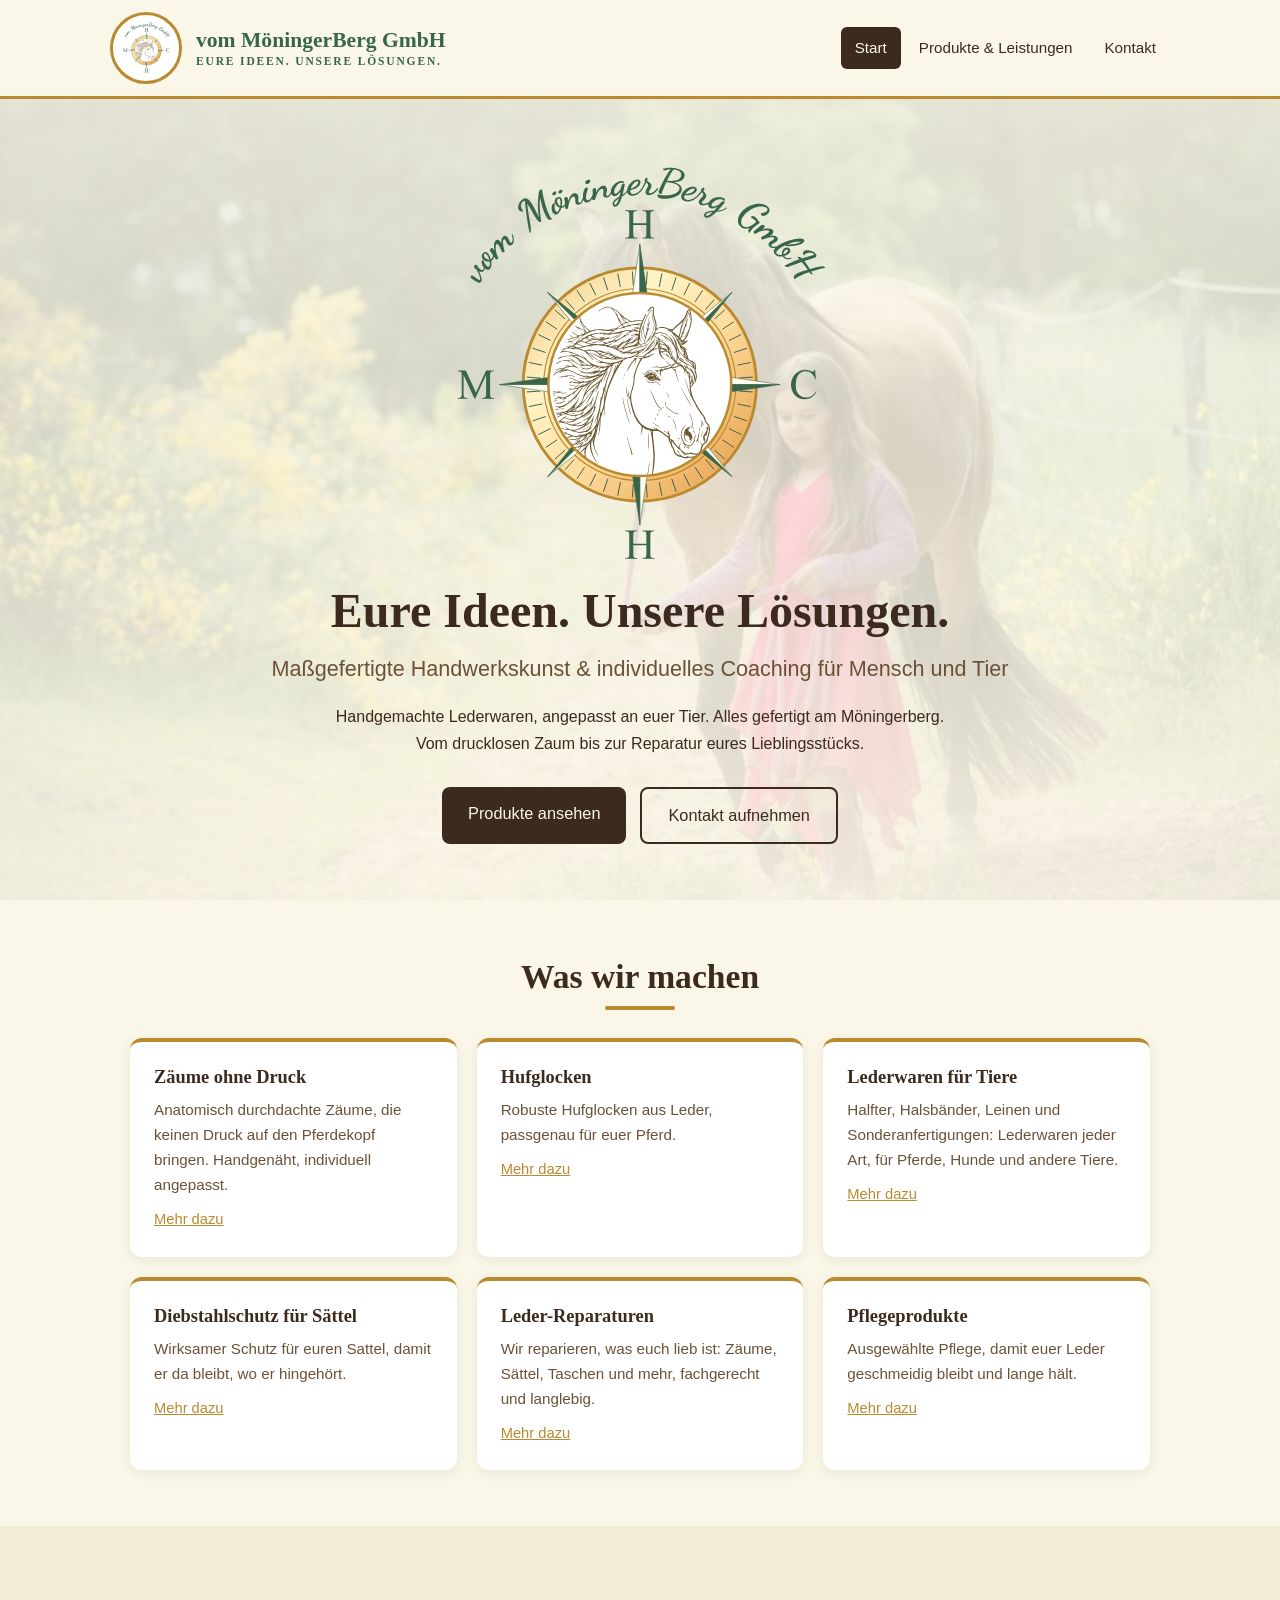
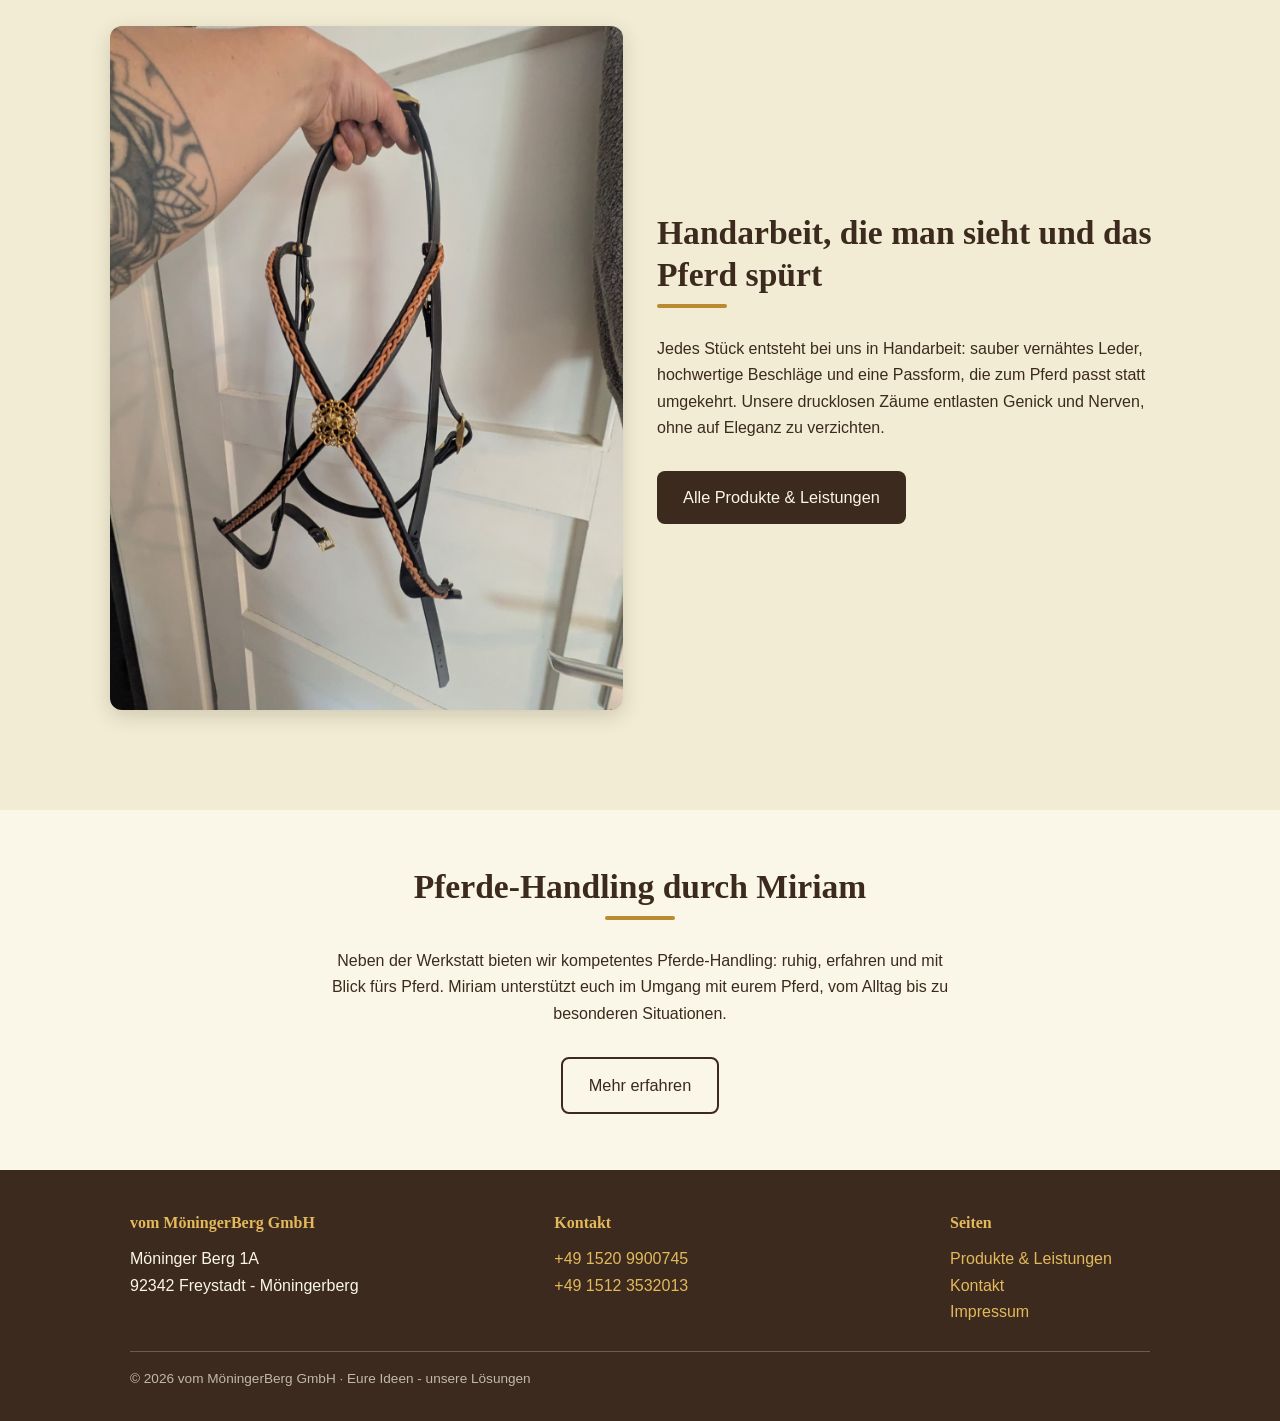
==== index.html @ cf3d2b02 "Startseite: Tamino als Hintergrund, neuer Claim, Texte nach Hans' Vorgabe Co-Authored-By: Claude Fab" ====
<!DOCTYPE html>
<html lang="de">
<head>
<meta charset="utf-8">
<meta name="viewport" content="width=device-width, initial-scale=1">
<title>vom MöningerBerg GmbH - Handgemachte Lederwaren rund um Pferd &amp; Mensch</title>
<meta name="description" content="Maßgefertigte Handwerkskunst und individuelles Coaching für Mensch und Tier: drucklose Zäume, Lederwaren, Reparaturen, Pflegeprodukte und Pferde-Handling. Alles gefertigt am Möningerberg.">
<link rel="stylesheet" href="style.css?v=7">
</head>
<body>

<header class="site">
  <div class="wrap headbar">
    <div class="logo-badge" aria-hidden="true"></div>
    <a class="wordmark" href="index.html">vom MöningerBerg GmbH
      <small>Eure Ideen. Unsere Lösungen.</small>
    </a>
    <nav class="main">
      <a class="aktiv" href="index.html">Start</a>
      <a href="produkte.html">Produkte &amp; Leistungen</a>
      <a href="kontakt.html">Kontakt</a>
    </nav>
  </div>
</header>

<div class="hero">
  <img class="logo-karte" src="assets/logo-vmb.svg?v=6" alt="Logo der vom MöningerBerg GmbH: goldene Kompassrose mit gezeichnetem Pferdekopf in Sepia, dunkelgrünen Kompassspitzen, geschwungenem Schriftzug vom MöningerBerg GmbH und den Buchstaben M, H, H, C">
  <h1>Eure Ideen. Unsere Lösungen.</h1>
  <p class="claim">Maßgefertigte Handwerkskunst &amp; individuelles Coaching für Mensch und Tier</p>
  <p class="sub">Handgemachte Lederwaren, angepasst an euer Tier. Alles gefertigt am Möningerberg. Vom drucklosen Zaum bis zur Reparatur eures Lieblingsstücks.</p>
  <div class="knopfzeile">
    <a class="knopf voll" href="produkte.html">Produkte ansehen</a>
    <a class="knopf rand" href="kontakt.html">Kontakt aufnehmen</a>
  </div>
</div>

<section class="block">
  <div class="wrap">
    <div class="zentriert">
      <h2>Was wir machen</h2>
      <div class="goldlinie"></div>
    </div>
    <div class="karten">
      <div class="karte">
        <h3>Zäume ohne Druck</h3>
        <p>Anatomisch durchdachte Zäume, die keinen Druck auf den Pferdekopf bringen. Handgenäht, individuell angepasst.</p>
        <a class="mehr" href="produkte.html#zaeume">Mehr dazu</a>
      </div>
      <div class="karte">
        <h3>Hufglocken</h3>
        <p>Robuste Hufglocken aus Leder, passgenau für euer Pferd.</p>
        <a class="mehr" href="produkte.html#hufglocken">Mehr dazu</a>
      </div>
      <div class="karte">
        <h3>Lederwaren für Tiere</h3>
        <p>Halfter, Halsbänder, Leinen und Sonderanfertigungen: Lederwaren jeder Art, für Pferde, Hunde und andere Tiere.</p>
        <a class="mehr" href="produkte.html#lederwaren">Mehr dazu</a>
      </div>
      <div class="karte">
        <h3>Diebstahlschutz für Sättel</h3>
        <p>Wirksamer Schutz für euren Sattel, damit er da bleibt, wo er hingehört.</p>
        <a class="mehr" href="produkte.html#diebstahlschutz">Mehr dazu</a>
      </div>
      <div class="karte">
        <h3>Leder-Reparaturen</h3>
        <p>Wir reparieren, was euch lieb ist: Zäume, Sättel, Taschen und mehr, fachgerecht und langlebig.</p>
        <a class="mehr" href="produkte.html#reparaturen">Mehr dazu</a>
      </div>
      <div class="karte">
        <h3>Pflegeprodukte</h3>
        <p>Ausgewählte Pflege, damit euer Leder geschmeidig bleibt und lange hält.</p>
        <a class="mehr" href="produkte.html#pflege">Mehr dazu</a>
      </div>
    </div>
  </div>
</section>

<section class="block dunkel">
  <div class="wrap produkt">
    <img src="assets/zaum-drucklos-2.jpg" alt="Handgefertigter Zaum aus schwarzem Leder mit geflochtenem Stirnband und goldener Zierrosette">
    <div>
      <h2>Handarbeit, die man sieht und das Pferd spürt</h2>
      <div class="goldlinie"></div>
      <p>Jedes Stück entsteht bei uns in Handarbeit: sauber vernähtes Leder, hochwertige Beschläge und eine Passform, die zum Pferd passt statt umgekehrt. Unsere drucklosen Zäume entlasten Genick und Nerven, ohne auf Eleganz zu verzichten.</p>
      <div class="knopfzeile" style="justify-content:flex-start">
        <a class="knopf voll" href="produkte.html">Alle Produkte &amp; Leistungen</a>
      </div>
    </div>
  </div>
</section>

<section class="block">
  <div class="wrap zentriert">
    <h2>Pferde-Handling durch Miriam</h2>
    <div class="goldlinie"></div>
    <p class="sub" style="max-width:640px;margin:0 auto">Neben der Werkstatt bieten wir kompetentes Pferde-Handling: ruhig, erfahren und mit Blick fürs Pferd. Miriam unterstützt euch im Umgang mit eurem Pferd, vom Alltag bis zu besonderen Situationen.</p>
    <div class="knopfzeile">
      <a class="knopf rand" href="produkte.html#handling">Mehr erfahren</a>
    </div>
  </div>
</section>

<footer class="site">
  <div class="wrap">
    <div class="fusszeilen">
      <div class="spalte">
        <h4>vom MöningerBerg GmbH</h4>
        <p>Möninger Berg 1A<br>92342 Freystadt - Möningerberg</p>
      </div>
      <div class="spalte">
        <h4>Kontakt</h4>
        <p><a href="tel:+4915209900745">+49 1520 9900745</a><br>
           <a href="tel:+4915123532013">+49 1512 3532013</a></p>
      </div>
      <div class="spalte">
        <h4>Seiten</h4>
        <p><a href="produkte.html">Produkte &amp; Leistungen</a><br>
           <a href="kontakt.html">Kontakt</a><br>
           <a href="impressum.html">Impressum</a></p>
      </div>
    </div>
    <p class="kleindruck">© 2026 vom MöningerBerg GmbH · Eure Ideen - unsere Lösungen</p>
  </div>
</footer>

</body>
</html>
---- style.css ----
/* vom MöningerBerg GmbH - Farbwelt nach Flyer: Creme, Dunkelbraun, Gold */
:root {
  --creme: #faf7e8;
  --creme-dunkel: #f1ecd3;
  --braun: #3b2a1d;
  --braun-hell: #6b5138;
  --gold: #b98a2f;
  --gold-hell: #e3b95c;
  --gruen: #39664b;
  --weiss: #ffffff;
}

* { margin: 0; padding: 0; box-sizing: border-box; }

body {
  background: var(--creme);
  color: var(--braun);
  font-family: "Avenir Next", "Segoe UI", Helvetica, Arial, sans-serif;
  line-height: 1.65;
}

h1, h2, h3, .wordmark {
  font-family: Georgia, "Times New Roman", serif;
  font-weight: 600;
  line-height: 1.25;
}

a { color: var(--gold); }

.wrap { max-width: 1060px; margin: 0 auto; padding: 0 20px; }

/* Kopfzeile */
header.site {
  background: var(--creme);
  border-bottom: 3px solid var(--gold);
  position: sticky; top: 0; z-index: 10;
}
.headbar { display: flex; align-items: center; gap: 14px; padding: 12px 0; flex-wrap: wrap; }
.logo-badge {
  width: 72px; height: 72px; border-radius: 50%;
  border: 3px solid var(--gold);
  background: var(--weiss) url("assets/logo-vmb.svg?v=6") center/74% no-repeat;
  flex-shrink: 0;
}
.wordmark { font-size: 1.35rem; color: var(--gruen); text-decoration: none; }
.wordmark small { display: block; font-size: 0.72rem; letter-spacing: 0.16em; text-transform: uppercase; color: var(--gruen); font-family: inherit; }
nav.main { margin-left: auto; display: flex; gap: 4px; flex-wrap: wrap; }
nav.main a {
  color: var(--braun); text-decoration: none; font-size: 0.95rem;
  padding: 8px 14px; border-radius: 6px;
}
nav.main a:hover { background: var(--creme-dunkel); }
nav.main a.aktiv { background: var(--braun); color: var(--creme); }

/* Held-Bereich: Tamino als dezenter Hintergrund hinter Creme-Schleier */
.hero {
  text-align: center;
  padding: 64px 20px 56px;
  background:
    linear-gradient(rgba(250, 247, 232, 0.9), rgba(250, 247, 232, 0.8) 45%, rgba(250, 247, 232, 0.92)),
    url("assets/tamino-hintergrund.jpg") center 30%/cover no-repeat;
}
.hero .logo-karte {
  display: block;
  width: min(380px, 78vw); height: auto;
  margin: 0 auto 18px;
}
.hero h1 { font-size: clamp(1.9rem, 5vw, 3rem); }
.hero .claim { font-size: clamp(1.05rem, 2.6vw, 1.35rem); color: var(--braun-hell); margin-top: 10px; }
.hero .sub { max-width: 620px; margin: 18px auto 0; }

.knopfzeile { margin-top: 30px; display: flex; gap: 14px; justify-content: center; flex-wrap: wrap; }
.knopf {
  display: inline-block; text-decoration: none; border-radius: 8px;
  padding: 13px 26px; font-size: 1.02rem;
}
.knopf.voll { background: var(--braun); color: var(--creme); }
.knopf.voll:hover { background: var(--braun-hell); }
.knopf.rand { border: 2px solid var(--braun); color: var(--braun); }
.knopf.rand:hover { background: var(--creme-dunkel); }

/* Abschnitte */
section.block { padding: 56px 0; }
section.block.dunkel { background: var(--creme-dunkel); }
.block h2 { font-size: clamp(1.5rem, 3.5vw, 2.1rem); margin-bottom: 8px; }
.goldlinie { width: 70px; height: 4px; background: var(--gold); border-radius: 2px; margin: 0 0 28px; }
.zentriert { text-align: center; }
.zentriert .goldlinie { margin-left: auto; margin-right: auto; }

/* Produkt-Karten */
.karten { display: grid; grid-template-columns: repeat(auto-fit, minmax(250px, 1fr)); gap: 20px; }
.karte {
  background: var(--weiss); border-radius: 12px; padding: 24px;
  border-top: 4px solid var(--gold);
  box-shadow: 0 3px 12px rgba(59, 42, 29, 0.08);
}
.karte h3 { margin-bottom: 8px; font-size: 1.15rem; }
.karte p { font-size: 0.95rem; color: var(--braun-hell); }
.karte a.mehr { display: inline-block; margin-top: 10px; font-size: 0.92rem; }

/* Produktseite */
.produkt { display: grid; grid-template-columns: 1fr 1fr; gap: 34px; align-items: center; padding: 44px 0; border-bottom: 1px solid var(--creme-dunkel); }
.produkt:last-child { border-bottom: none; }
.produkt img { width: 100%; border-radius: 12px; box-shadow: 0 6px 20px rgba(59, 42, 29, 0.18); }
.produkt .foto-fehlt {
  border-radius: 12px; border: 2px dashed var(--gold);
  min-height: 220px; display: flex; align-items: center; justify-content: center;
  color: var(--braun-hell); font-size: 0.95rem; text-align: center; padding: 20px;
  background: var(--weiss);
}
.produkt h3 { font-size: 1.5rem; margin-bottom: 10px; }
@media (max-width: 720px) { .produkt { grid-template-columns: 1fr; } }

/* Kontakt + Impressum */
.infokarte {
  background: var(--weiss); border-radius: 12px; padding: 28px;
  border-left: 5px solid var(--gold); margin-bottom: 20px;
  box-shadow: 0 3px 12px rgba(59, 42, 29, 0.08);
}
.infokarte h3 { margin-bottom: 10px; }
.platzhalter { background: #fdf3d1; border-radius: 4px; padding: 1px 6px; }

/* Fußzeile */
footer.site {
  background: var(--braun); color: var(--creme);
  padding: 40px 0 30px; margin-top: 0;
}
footer.site a { color: var(--gold-hell); text-decoration: none; }
footer.site a:hover { text-decoration: underline; }
.fusszeilen { display: flex; gap: 40px; flex-wrap: wrap; justify-content: space-between; }
.fusszeilen .spalte { min-width: 200px; }
.fusszeilen h4 { font-family: Georgia, serif; margin-bottom: 10px; color: var(--gold-hell); }
.kleindruck { margin-top: 26px; padding-top: 16px; border-top: 1px solid rgba(250, 247, 232, 0.25); font-size: 0.85rem; color: rgba(250, 247, 232, 0.7); }
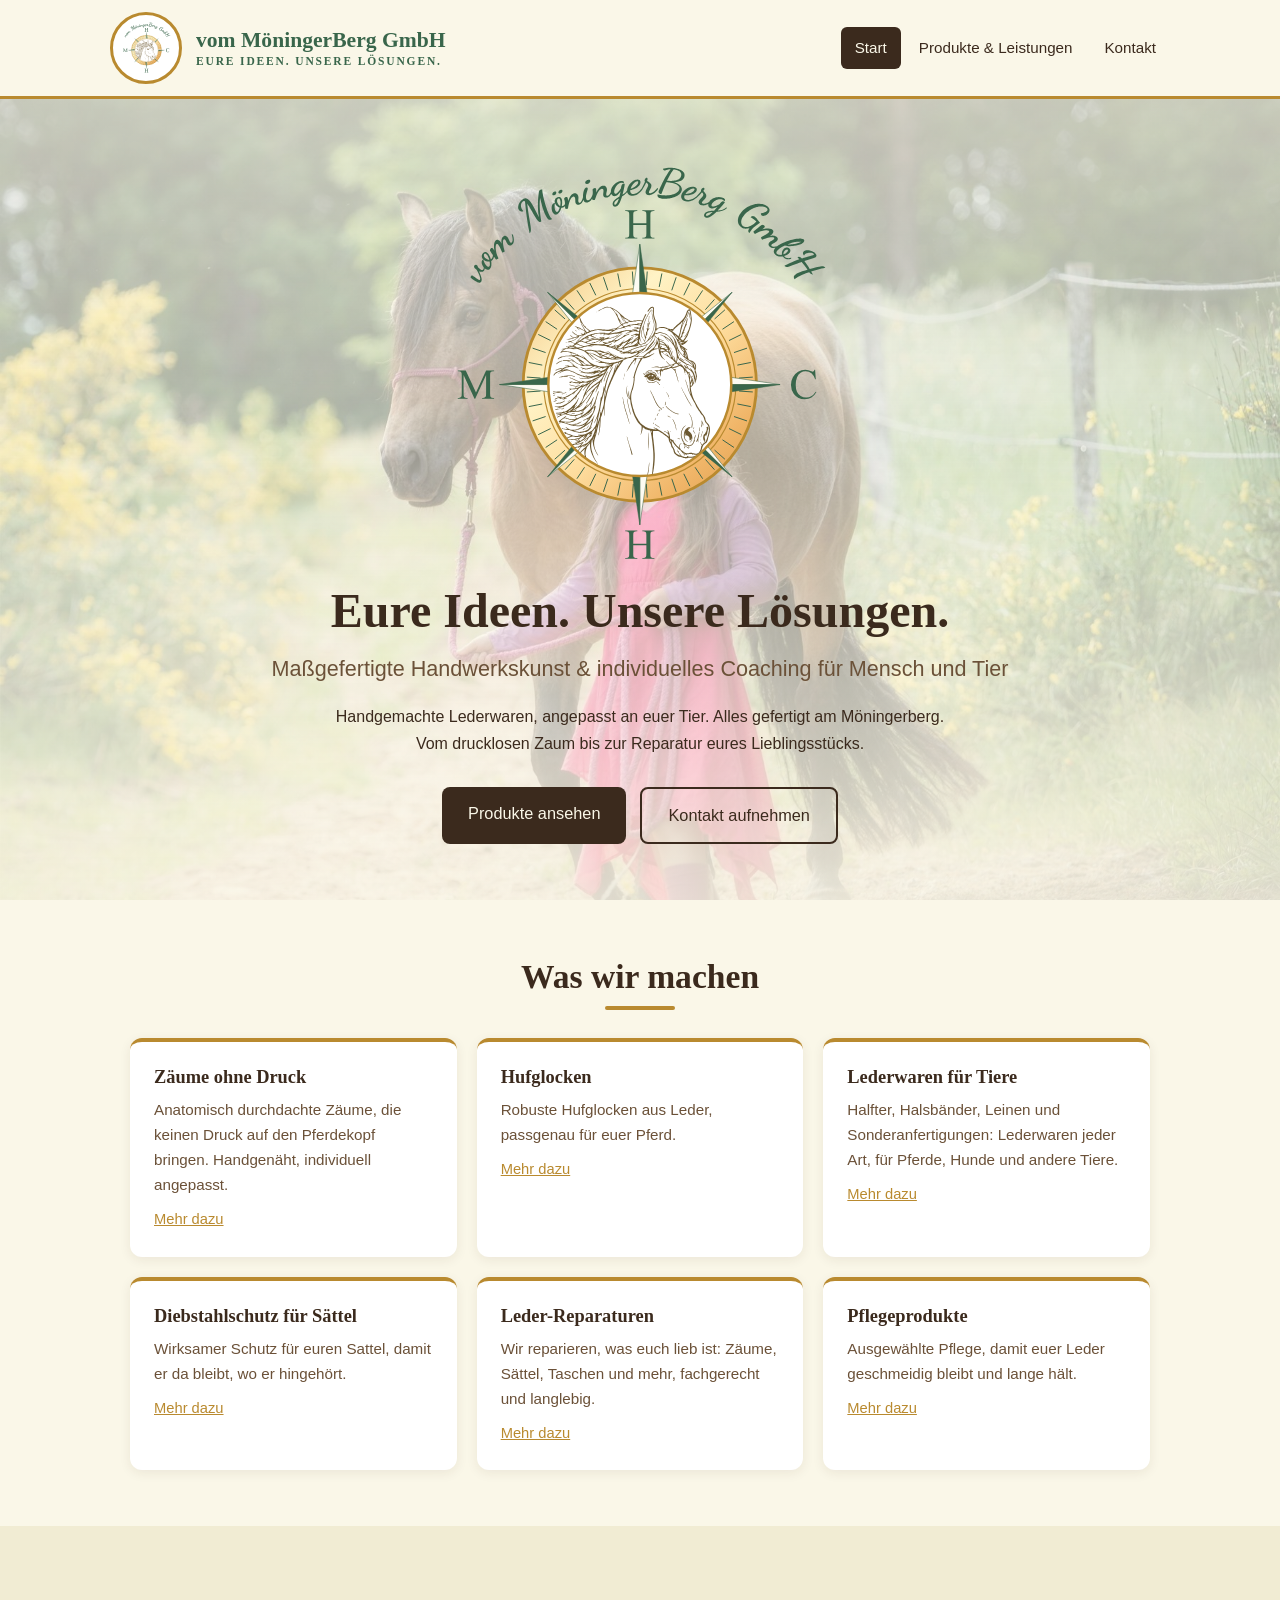
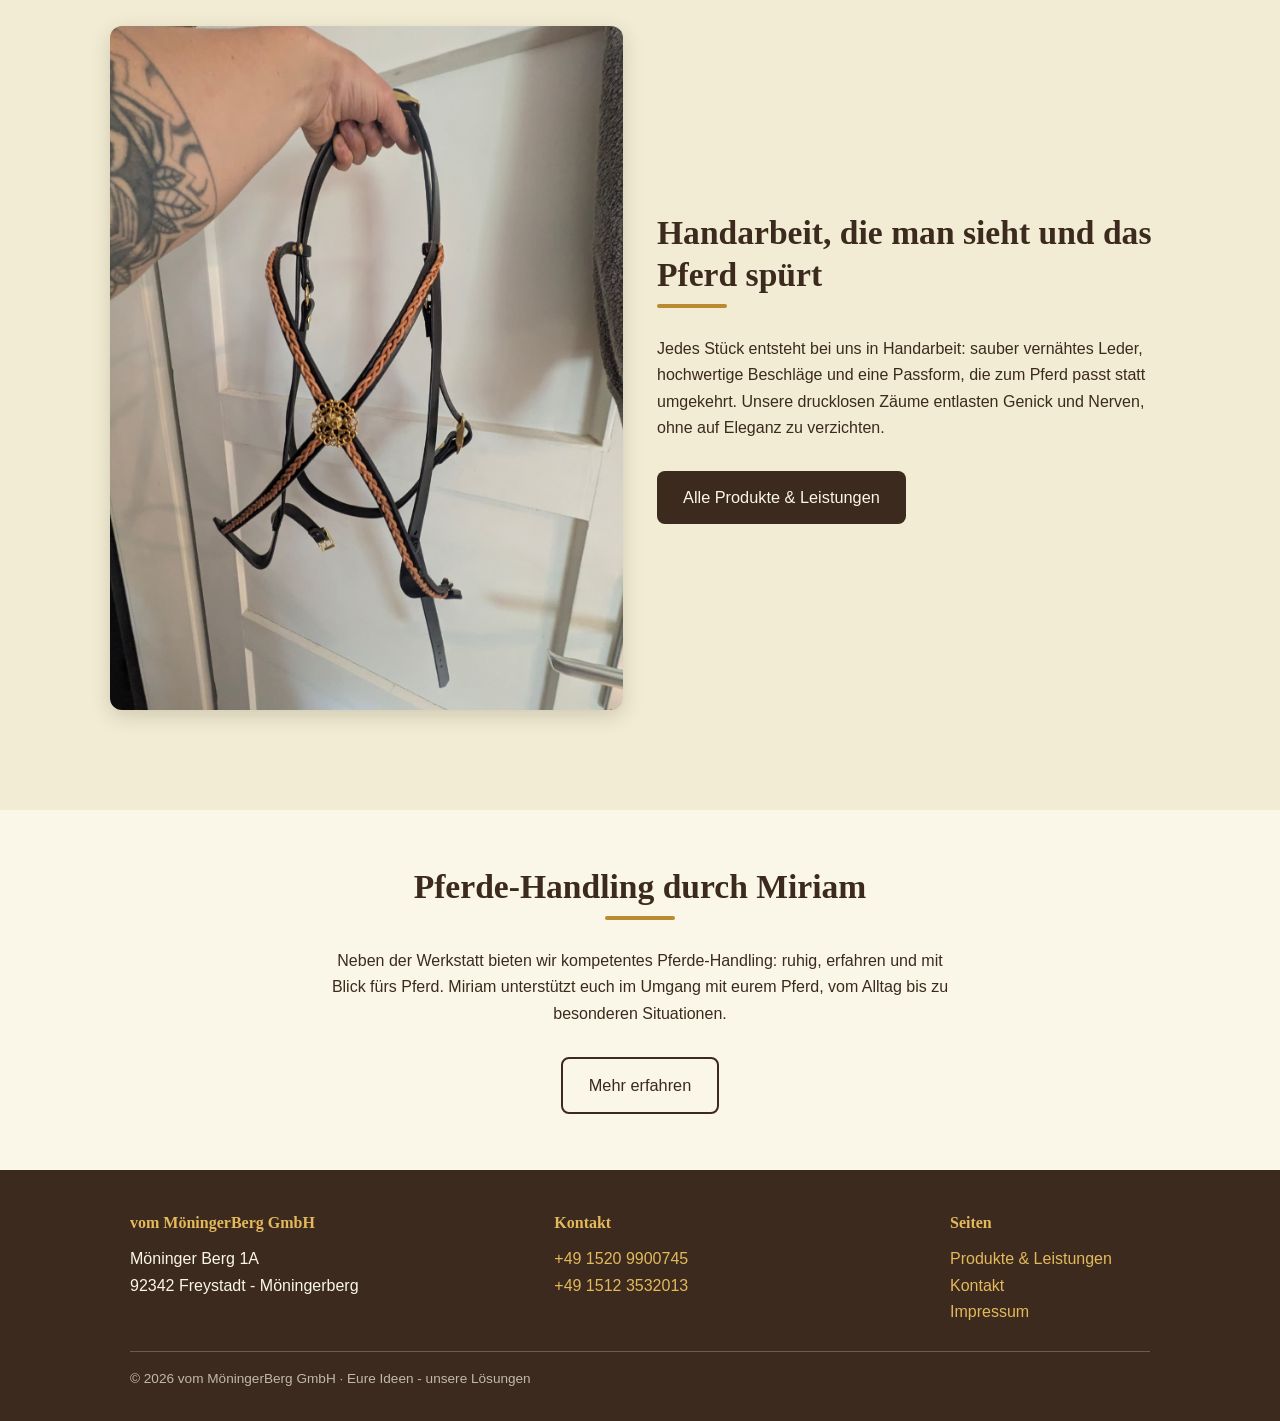
==== commit 73d81b6a: "Hero: Maedchenkopf hinter Kompass, Pferd links, Bild kraeftiger und in 2K geschaerft Co-Authored-By:" ====
--- a/index.html
+++ b/index.html
@@ -5,7 +5,7 @@
 <meta name="viewport" content="width=device-width, initial-scale=1">
 <title>vom MöningerBerg GmbH - Handgemachte Lederwaren rund um Pferd &amp; Mensch</title>
 <meta name="description" content="Maßgefertigte Handwerkskunst und individuelles Coaching für Mensch und Tier: drucklose Zäume, Lederwaren, Reparaturen, Pflegeprodukte und Pferde-Handling. Alles gefertigt am Möningerberg.">
-<link rel="stylesheet" href="style.css?v=7">
+<link rel="stylesheet" href="style.css?v=8">
 </head>
 <body>
 
--- a/style.css
+++ b/style.css
@@ -57,8 +57,8 @@
   text-align: center;
   padding: 64px 20px 56px;
   background:
-    linear-gradient(rgba(250, 247, 232, 0.9), rgba(250, 247, 232, 0.8) 45%, rgba(250, 247, 232, 0.92)),
-    url("assets/tamino-hintergrund.jpg") center 30%/cover no-repeat;
+    linear-gradient(rgba(250, 247, 232, 0.78), rgba(250, 247, 232, 0.6) 45%, rgba(250, 247, 232, 0.86)),
+    url("assets/tamino-hintergrund.jpg?v=2") center 28%/cover no-repeat;
 }
 .hero .logo-karte {
   display: block;
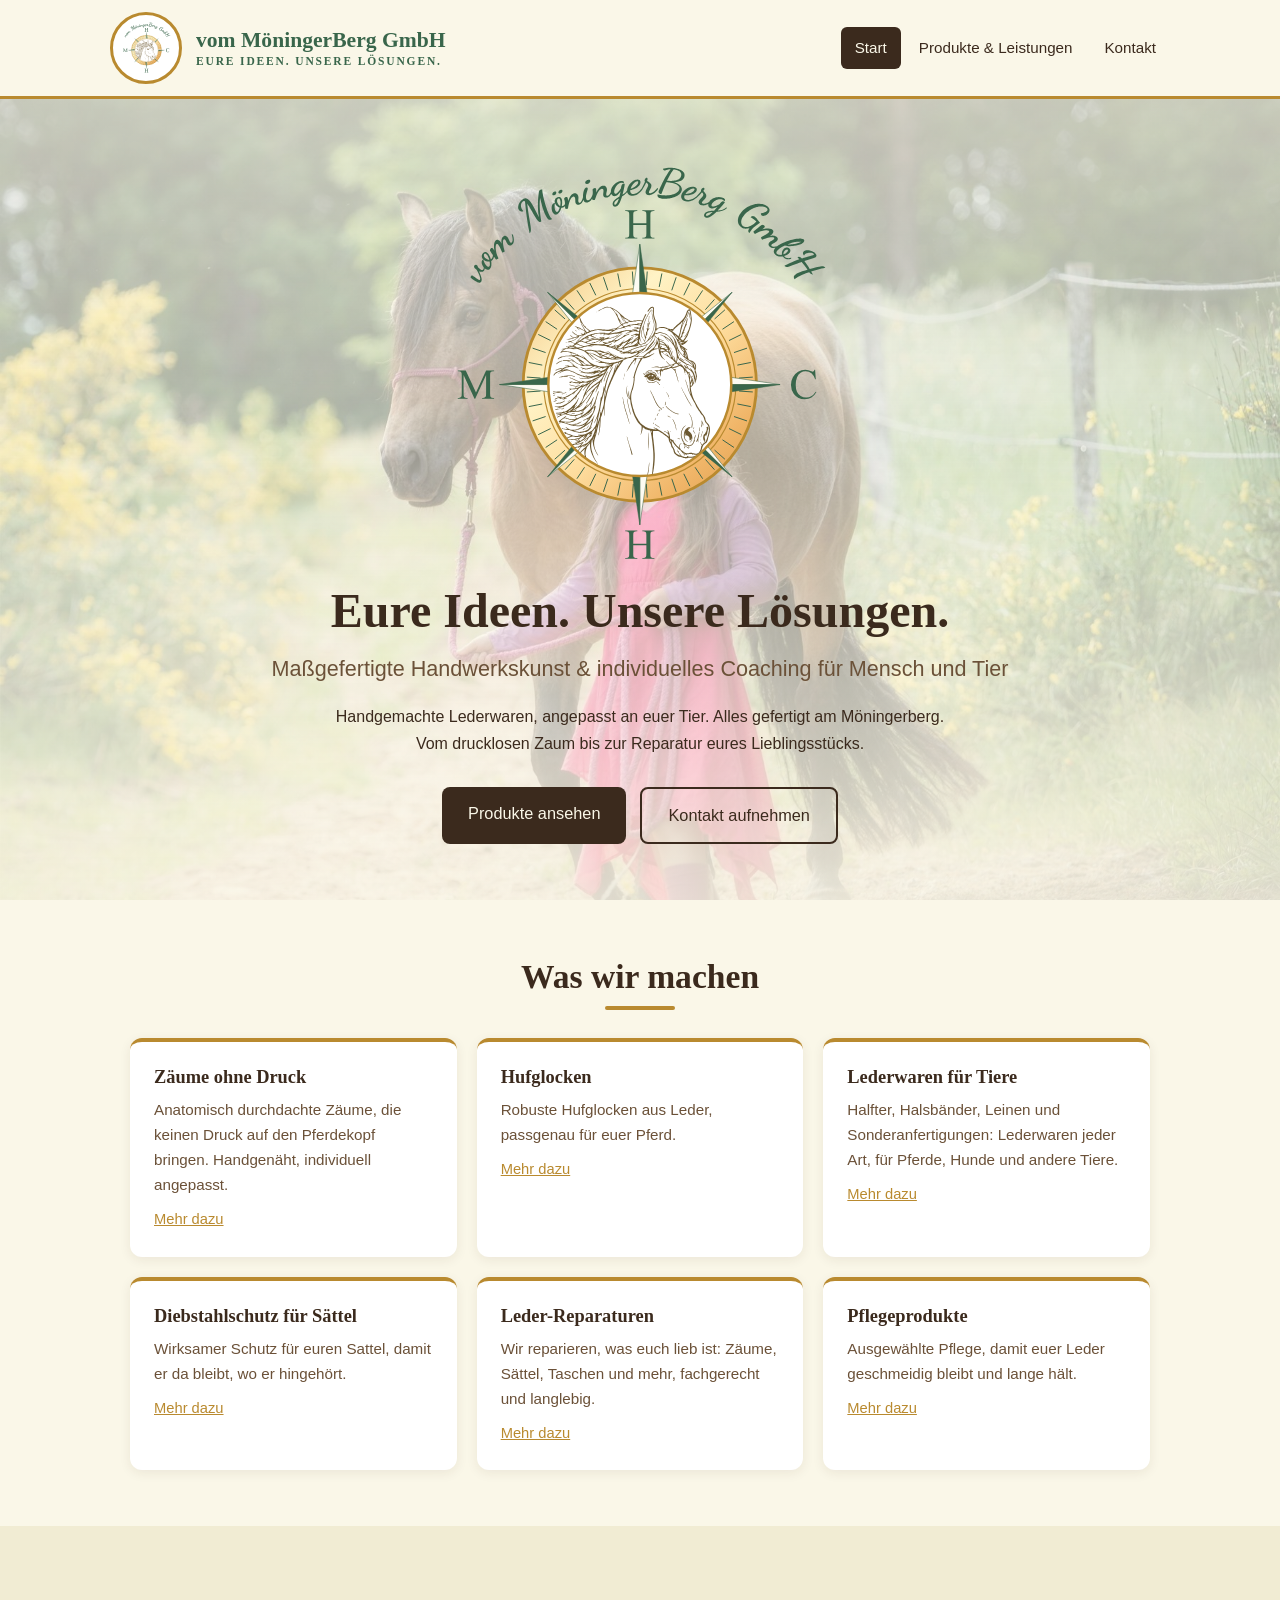
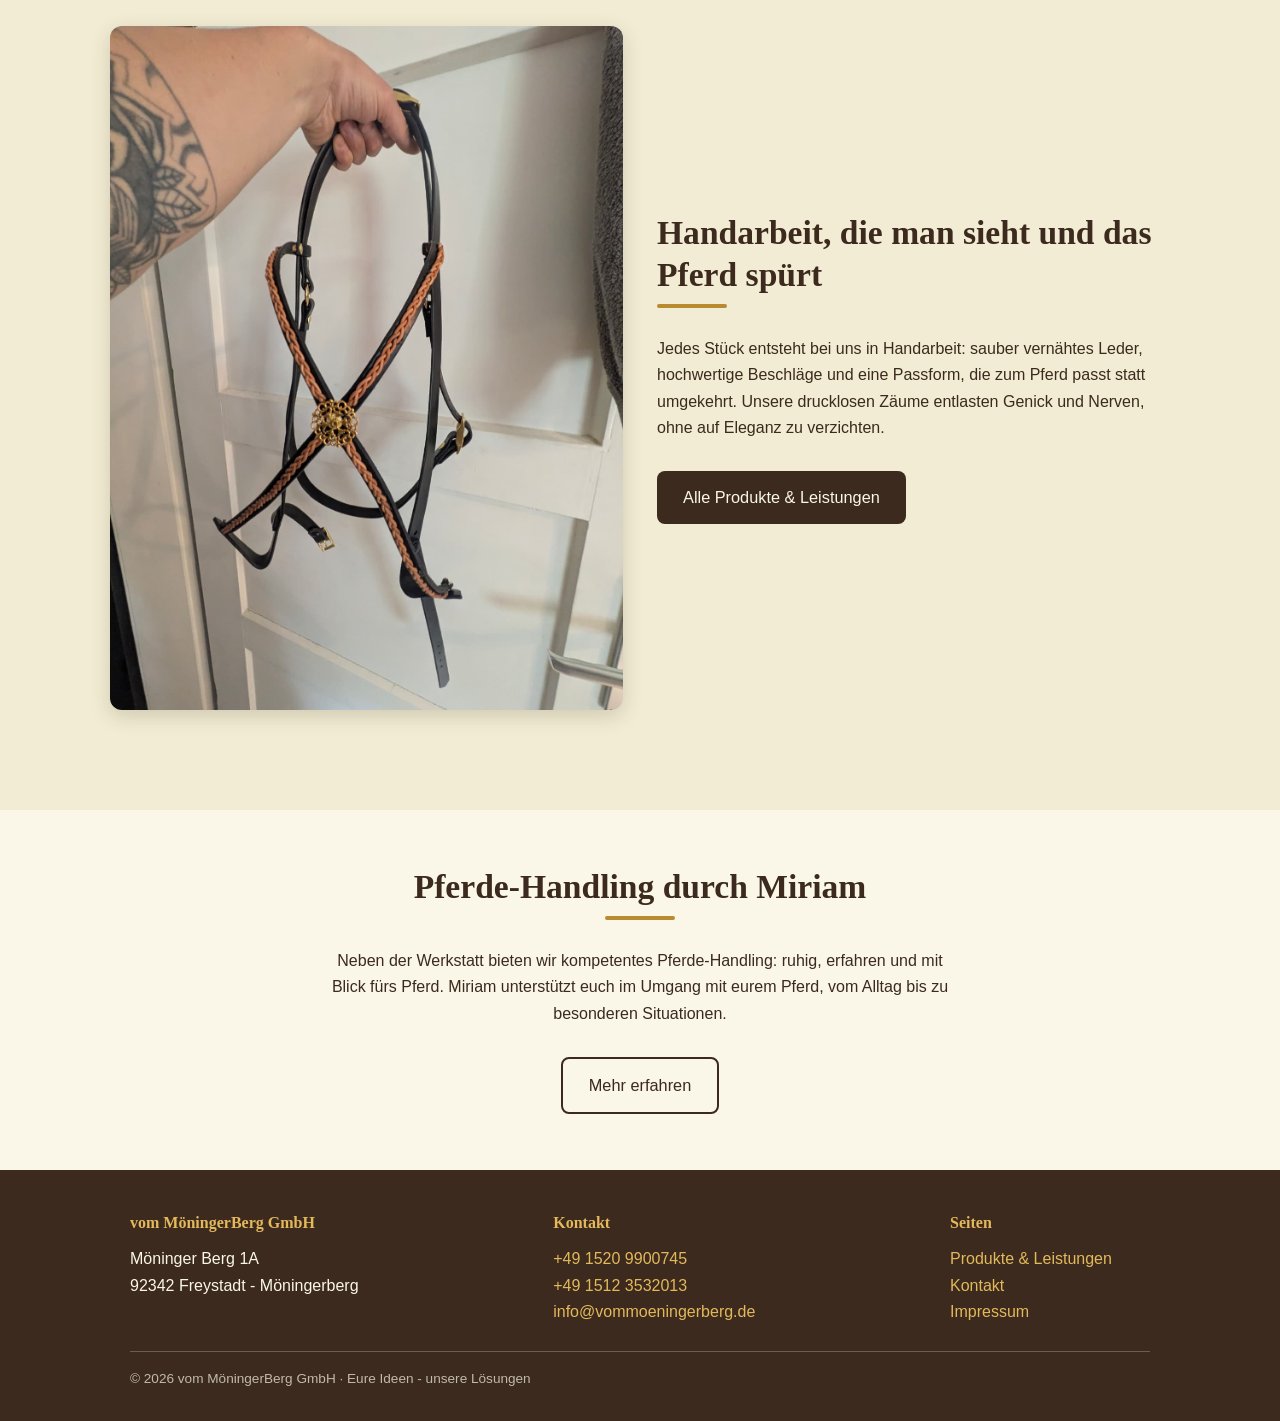
==== commit ce12bebc: "E-Mail info@vommoeningerberg.de auf Kontakt, Impressum und in Fusszeile Co-Authored-By: Claude Fable" ====
--- a/index.html
+++ b/index.html
@@ -110,7 +110,8 @@
       <div class="spalte">
         <h4>Kontakt</h4>
         <p><a href="tel:+4915209900745">+49 1520 9900745</a><br>
-           <a href="tel:+4915123532013">+49 1512 3532013</a></p>
+           <a href="tel:+4915123532013">+49 1512 3532013</a><br>
+           <a href="mailto:info@vommoeningerberg.de">info@vommoeningerberg.de</a></p>
       </div>
       <div class="spalte">
         <h4>Seiten</h4>
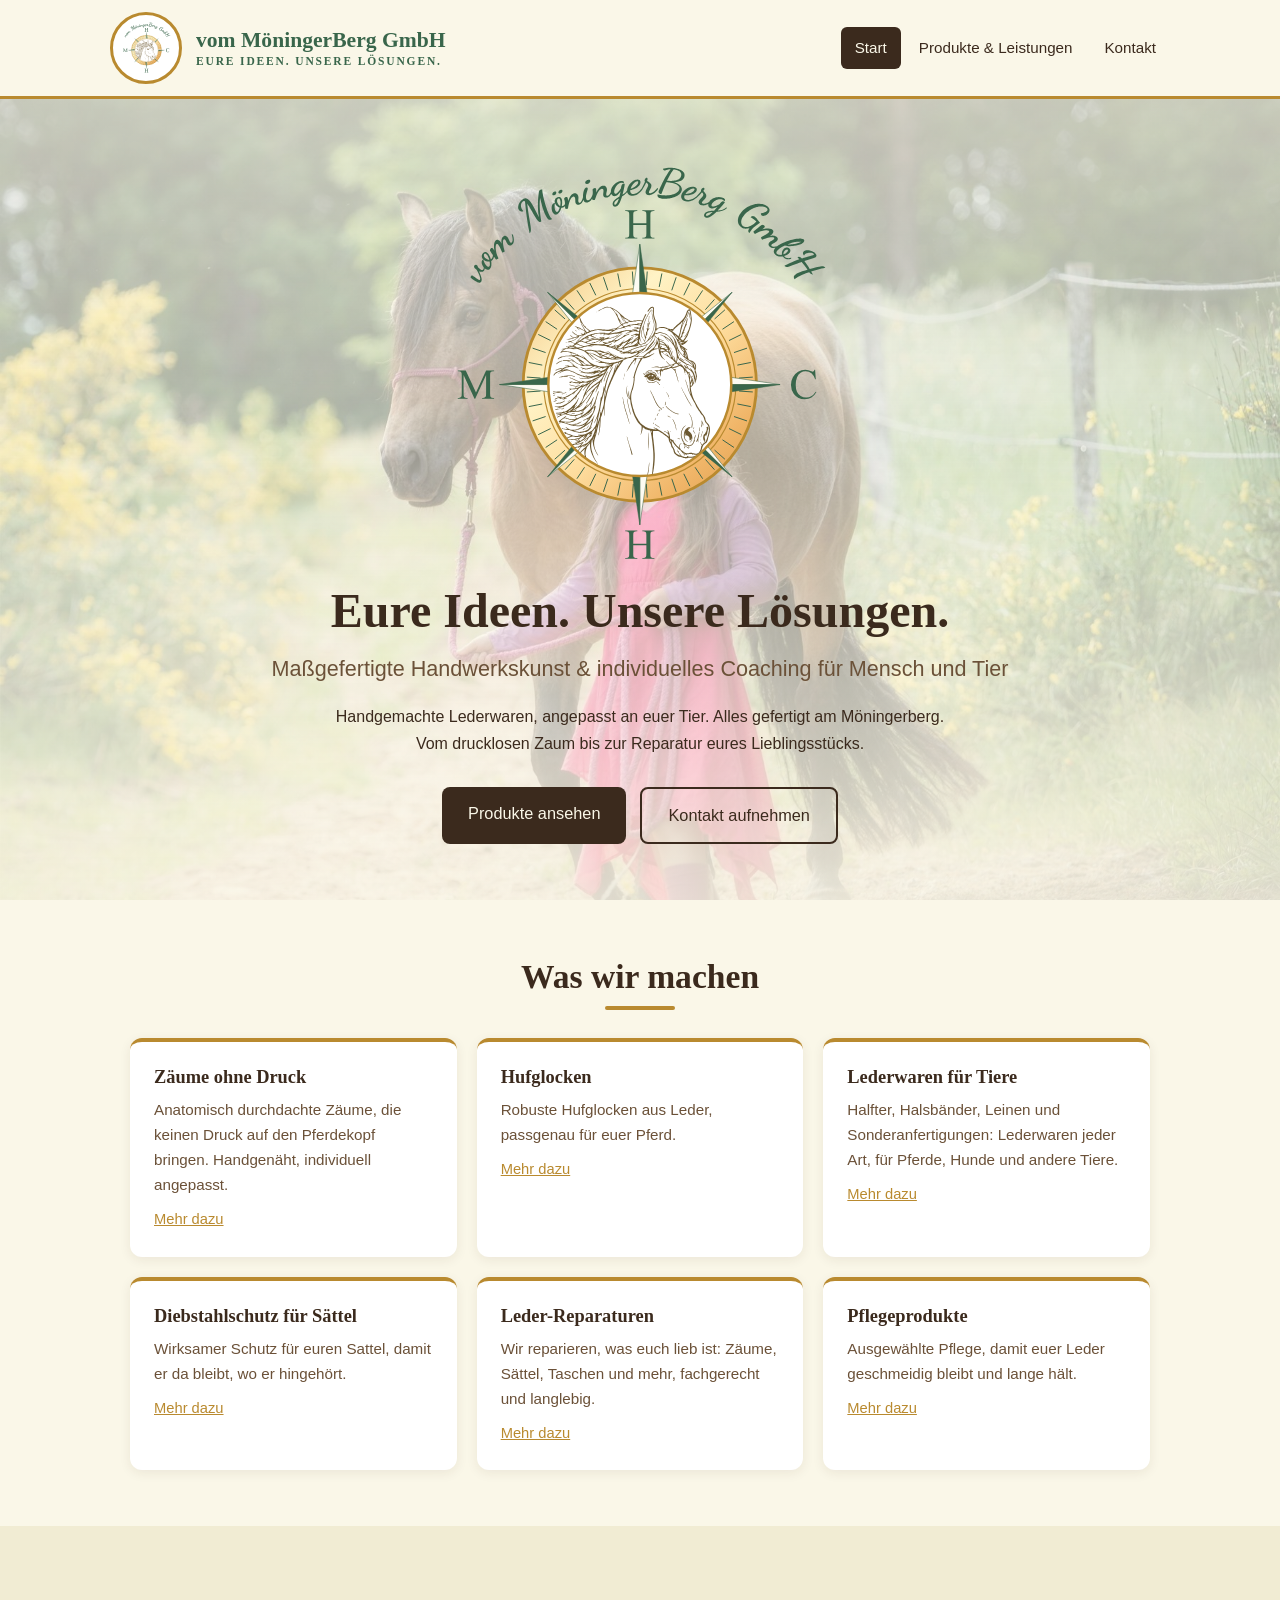
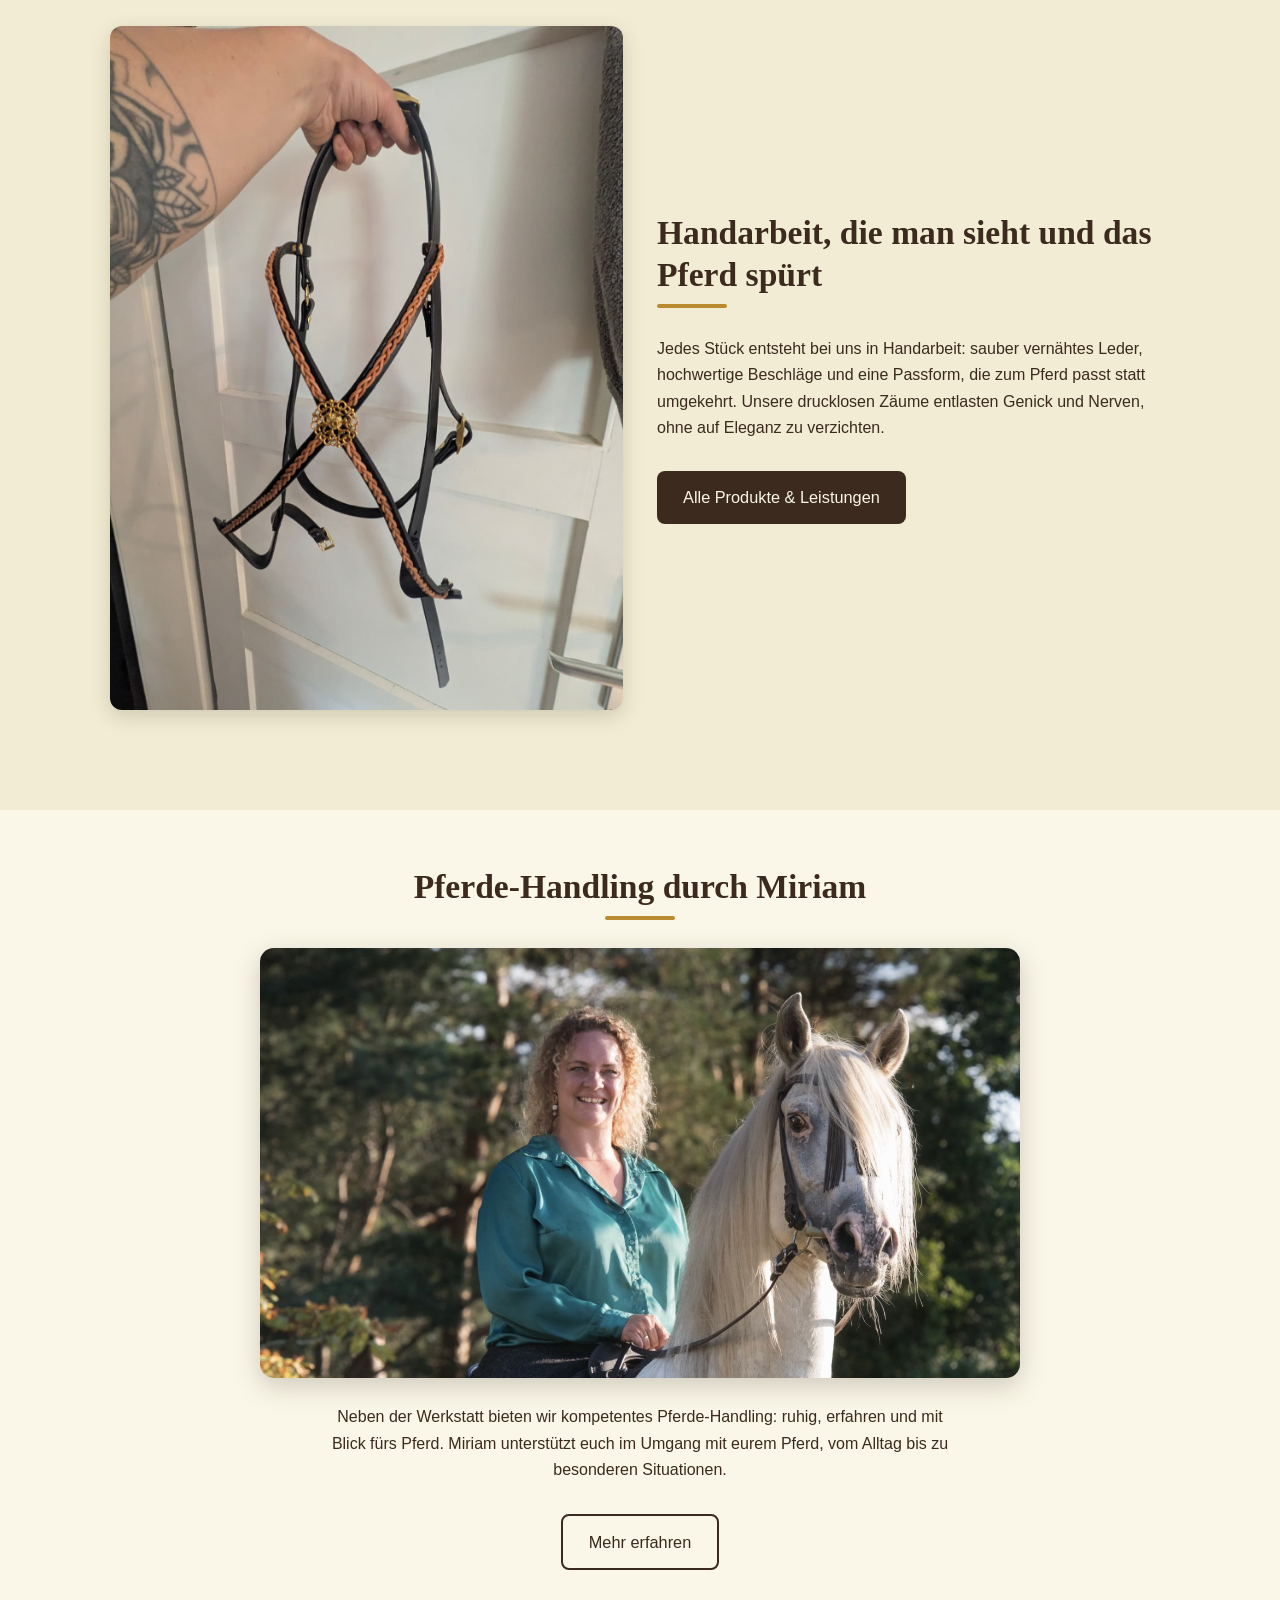
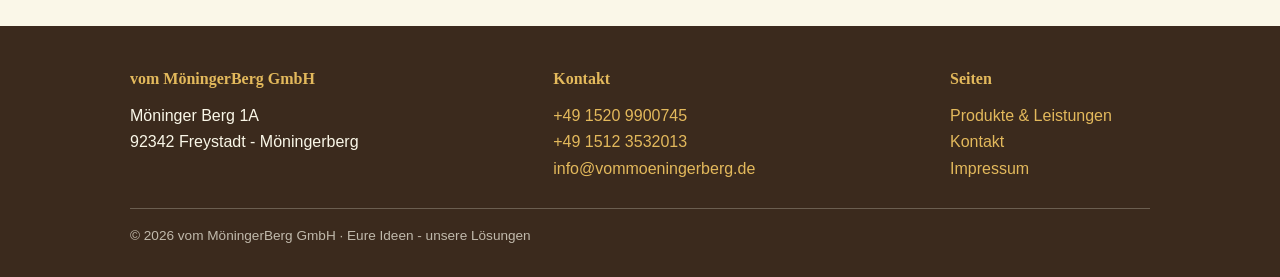
==== commit e6d5a3b6: "Foto Miriam mit Pferd im Handling-Abschnitt Co-Authored-By: Claude Fable 5 <noreply@anthropic.com>" ====
--- a/index.html
+++ b/index.html
@@ -5,7 +5,7 @@
 <meta name="viewport" content="width=device-width, initial-scale=1">
 <title>vom MöningerBerg GmbH - Handgemachte Lederwaren rund um Pferd &amp; Mensch</title>
 <meta name="description" content="Maßgefertigte Handwerkskunst und individuelles Coaching für Mensch und Tier: drucklose Zäume, Lederwaren, Reparaturen, Pflegeprodukte und Pferde-Handling. Alles gefertigt am Möningerberg.">
-<link rel="stylesheet" href="style.css?v=8">
+<link rel="stylesheet" href="style.css?v=9">
 </head>
 <body>
 
@@ -93,6 +93,7 @@
   <div class="wrap zentriert">
     <h2>Pferde-Handling durch Miriam</h2>
     <div class="goldlinie"></div>
+    <img class="miriam-bild" src="assets/miriam-pferd.jpg" alt="Miriam Thoma im grünen Hemd neben einem hellen Andalusier-Pferd im Abendlicht">
     <p class="sub" style="max-width:640px;margin:0 auto">Neben der Werkstatt bieten wir kompetentes Pferde-Handling: ruhig, erfahren und mit Blick fürs Pferd. Miriam unterstützt euch im Umgang mit eurem Pferd, vom Alltag bis zu besonderen Situationen.</p>
     <div class="knopfzeile">
       <a class="knopf rand" href="produkte.html#handling">Mehr erfahren</a>
--- a/style.css
+++ b/style.css
@@ -84,6 +84,11 @@
 section.block.dunkel { background: var(--creme-dunkel); }
 .block h2 { font-size: clamp(1.5rem, 3.5vw, 2.1rem); margin-bottom: 8px; }
 .goldlinie { width: 70px; height: 4px; background: var(--gold); border-radius: 2px; margin: 0 0 28px; }
+.miriam-bild {
+  display: block; width: min(760px, 100%); height: auto;
+  margin: 0 auto 26px; border-radius: 14px;
+  box-shadow: 0 8px 26px rgba(59, 42, 29, 0.22);
+}
 .zentriert { text-align: center; }
 .zentriert .goldlinie { margin-left: auto; margin-right: auto; }
 
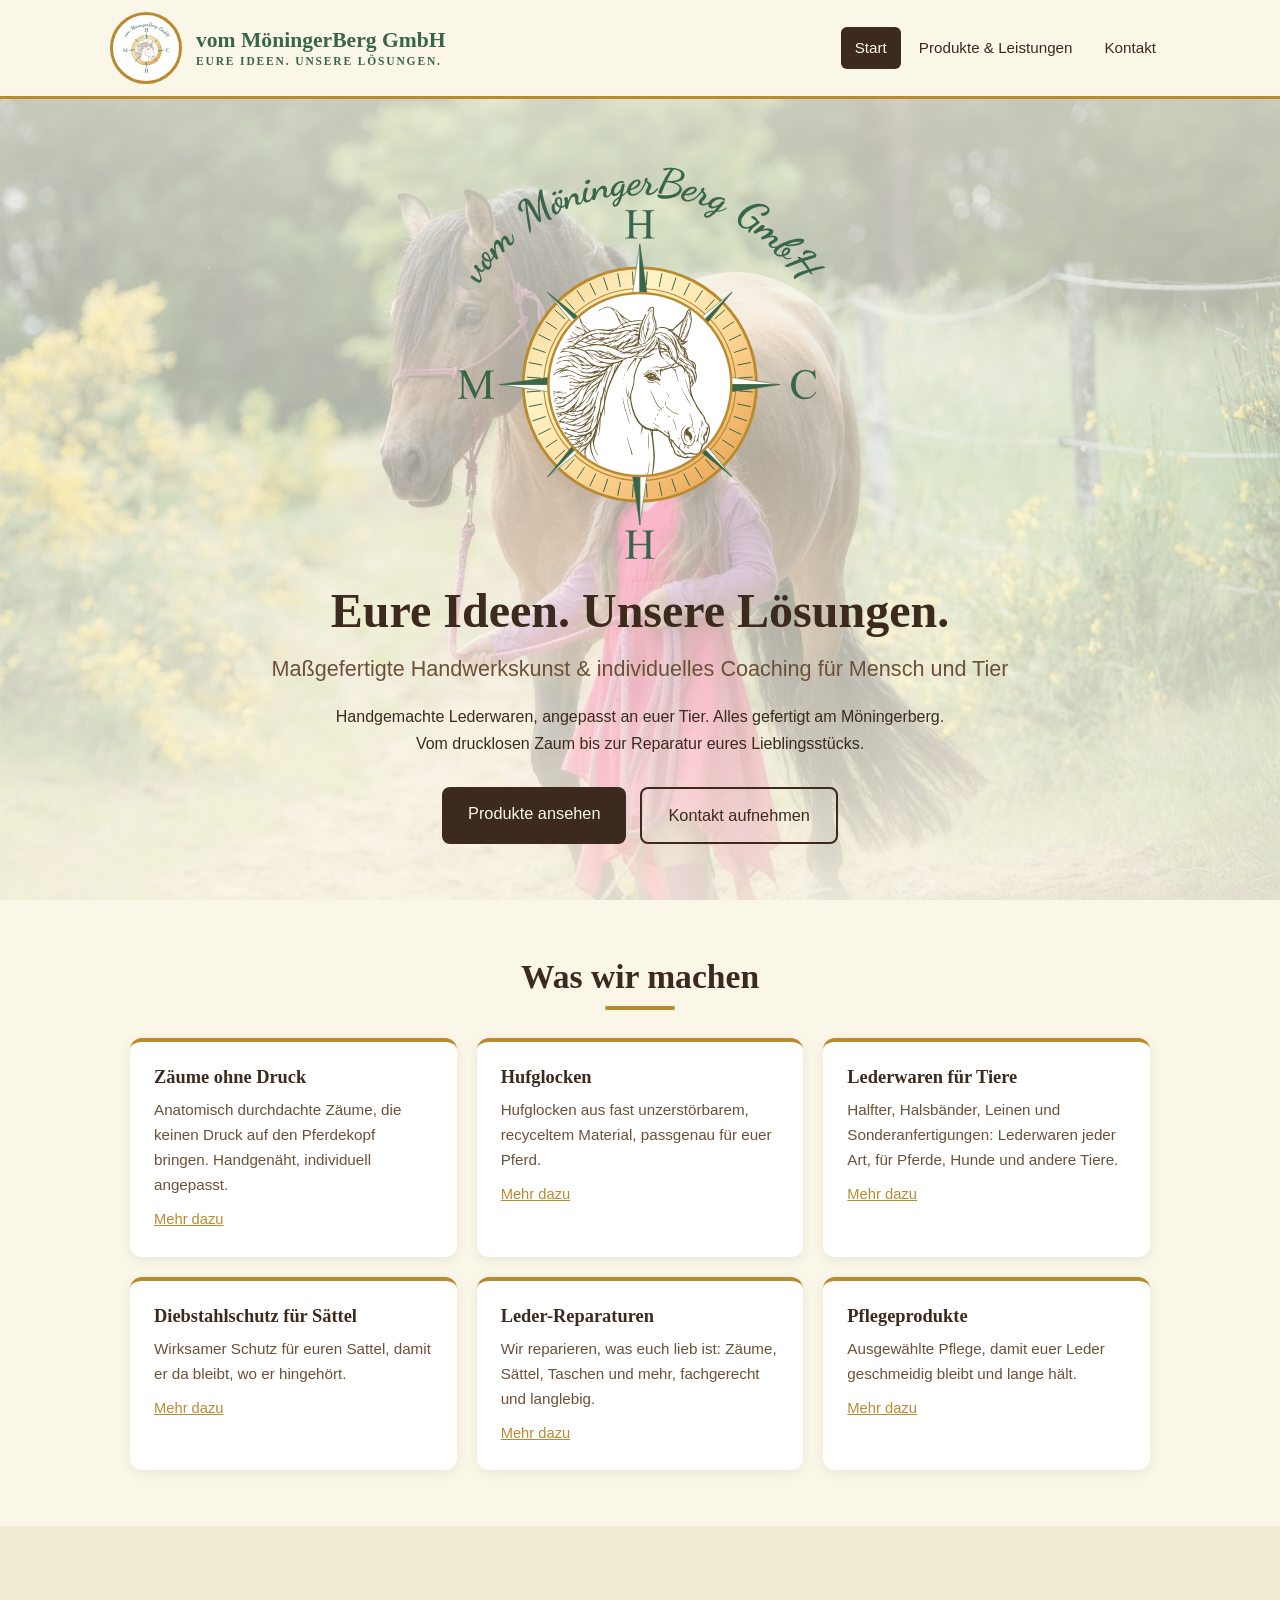
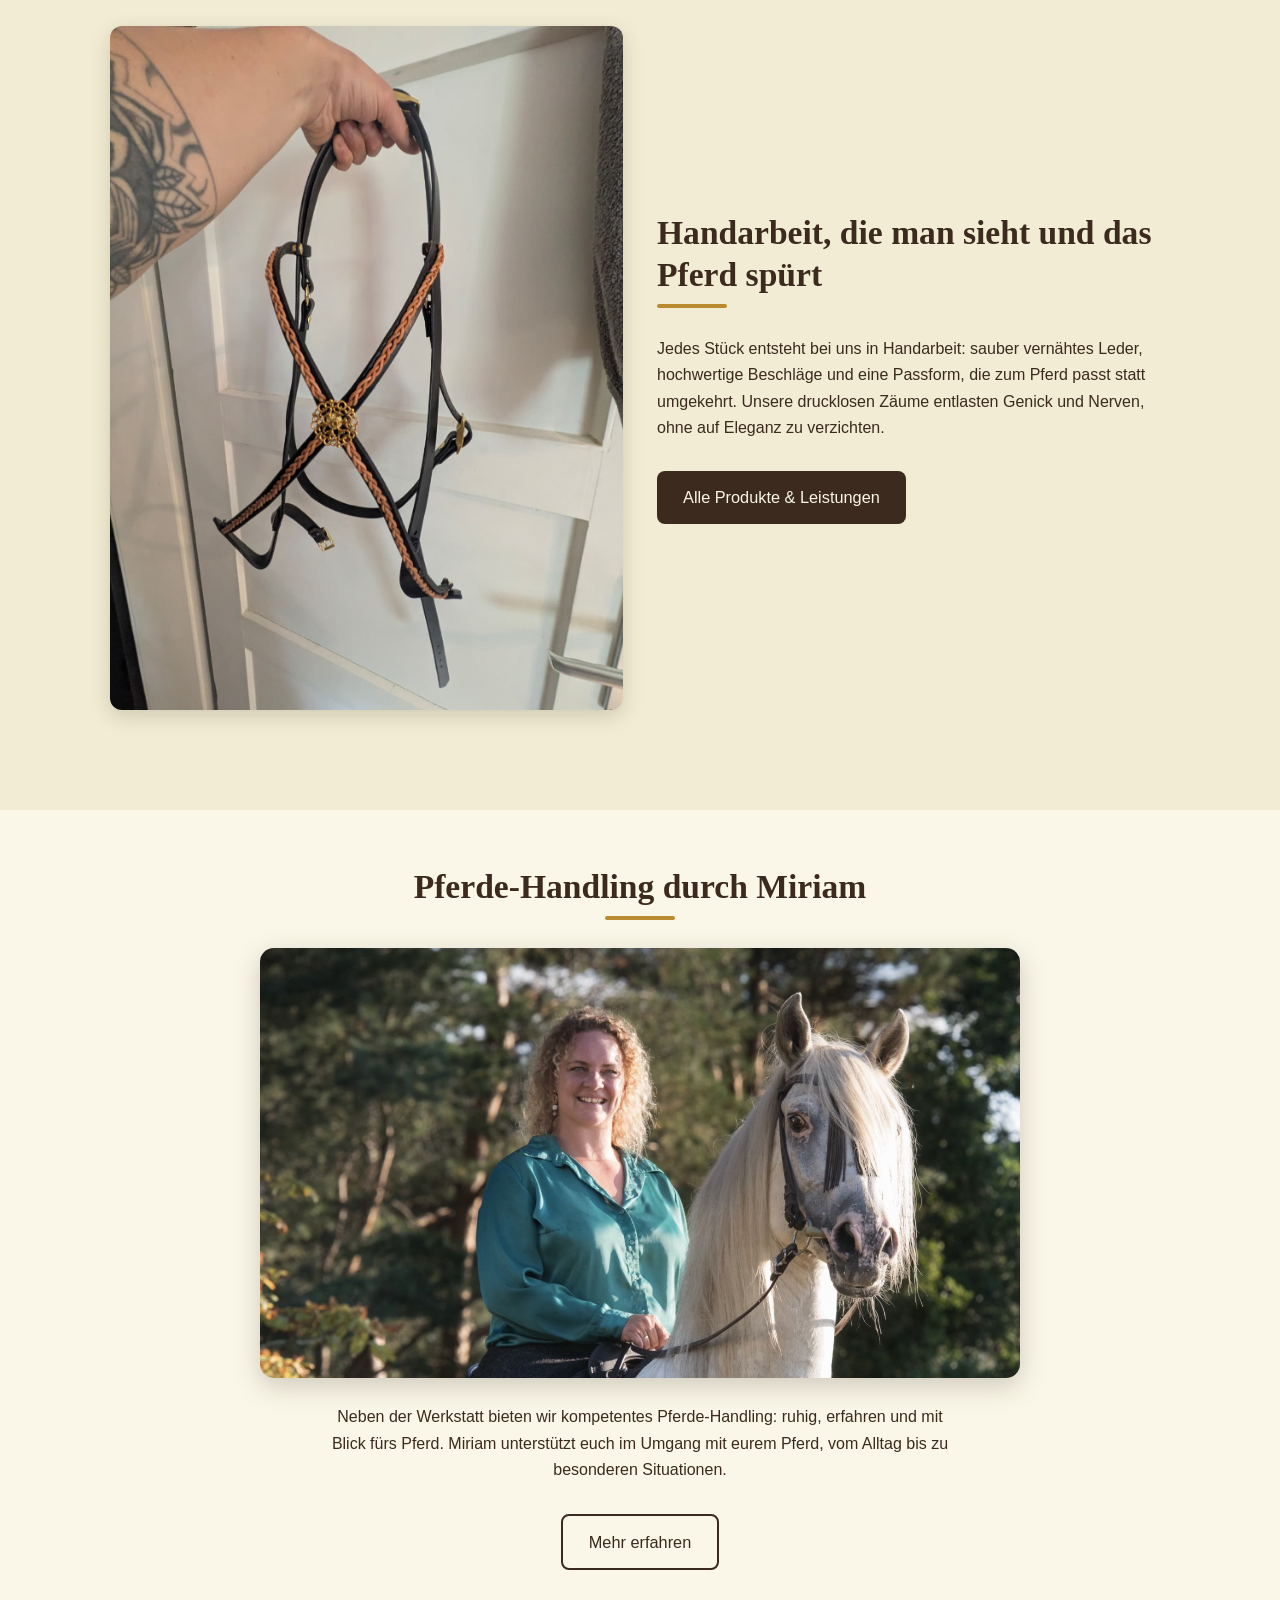
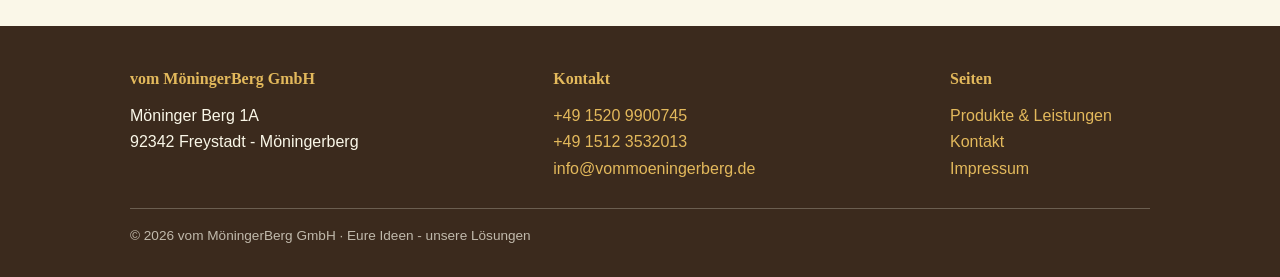
==== commit f9449de6: "Hufglocken: recyceltes, fast unzerstoerbares Material statt Leder Co-Authored-By: Claude Fable 5 <no" ====
--- a/index.html
+++ b/index.html
@@ -5,7 +5,7 @@
 <meta name="viewport" content="width=device-width, initial-scale=1">
 <title>vom MöningerBerg GmbH - Handgemachte Lederwaren rund um Pferd &amp; Mensch</title>
 <meta name="description" content="Maßgefertigte Handwerkskunst und individuelles Coaching für Mensch und Tier: drucklose Zäume, Lederwaren, Reparaturen, Pflegeprodukte und Pferde-Handling. Alles gefertigt am Möningerberg.">
-<link rel="stylesheet" href="style.css?v=9">
+<link rel="stylesheet" href="style.css?v=11">
 </head>
 <body>
 
@@ -48,7 +48,7 @@
       </div>
       <div class="karte">
         <h3>Hufglocken</h3>
-        <p>Robuste Hufglocken aus Leder, passgenau für euer Pferd.</p>
+        <p>Hufglocken aus fast unzerstörbarem, recyceltem Material, passgenau für euer Pferd.</p>
         <a class="mehr" href="produkte.html#hufglocken">Mehr dazu</a>
       </div>
       <div class="karte">
